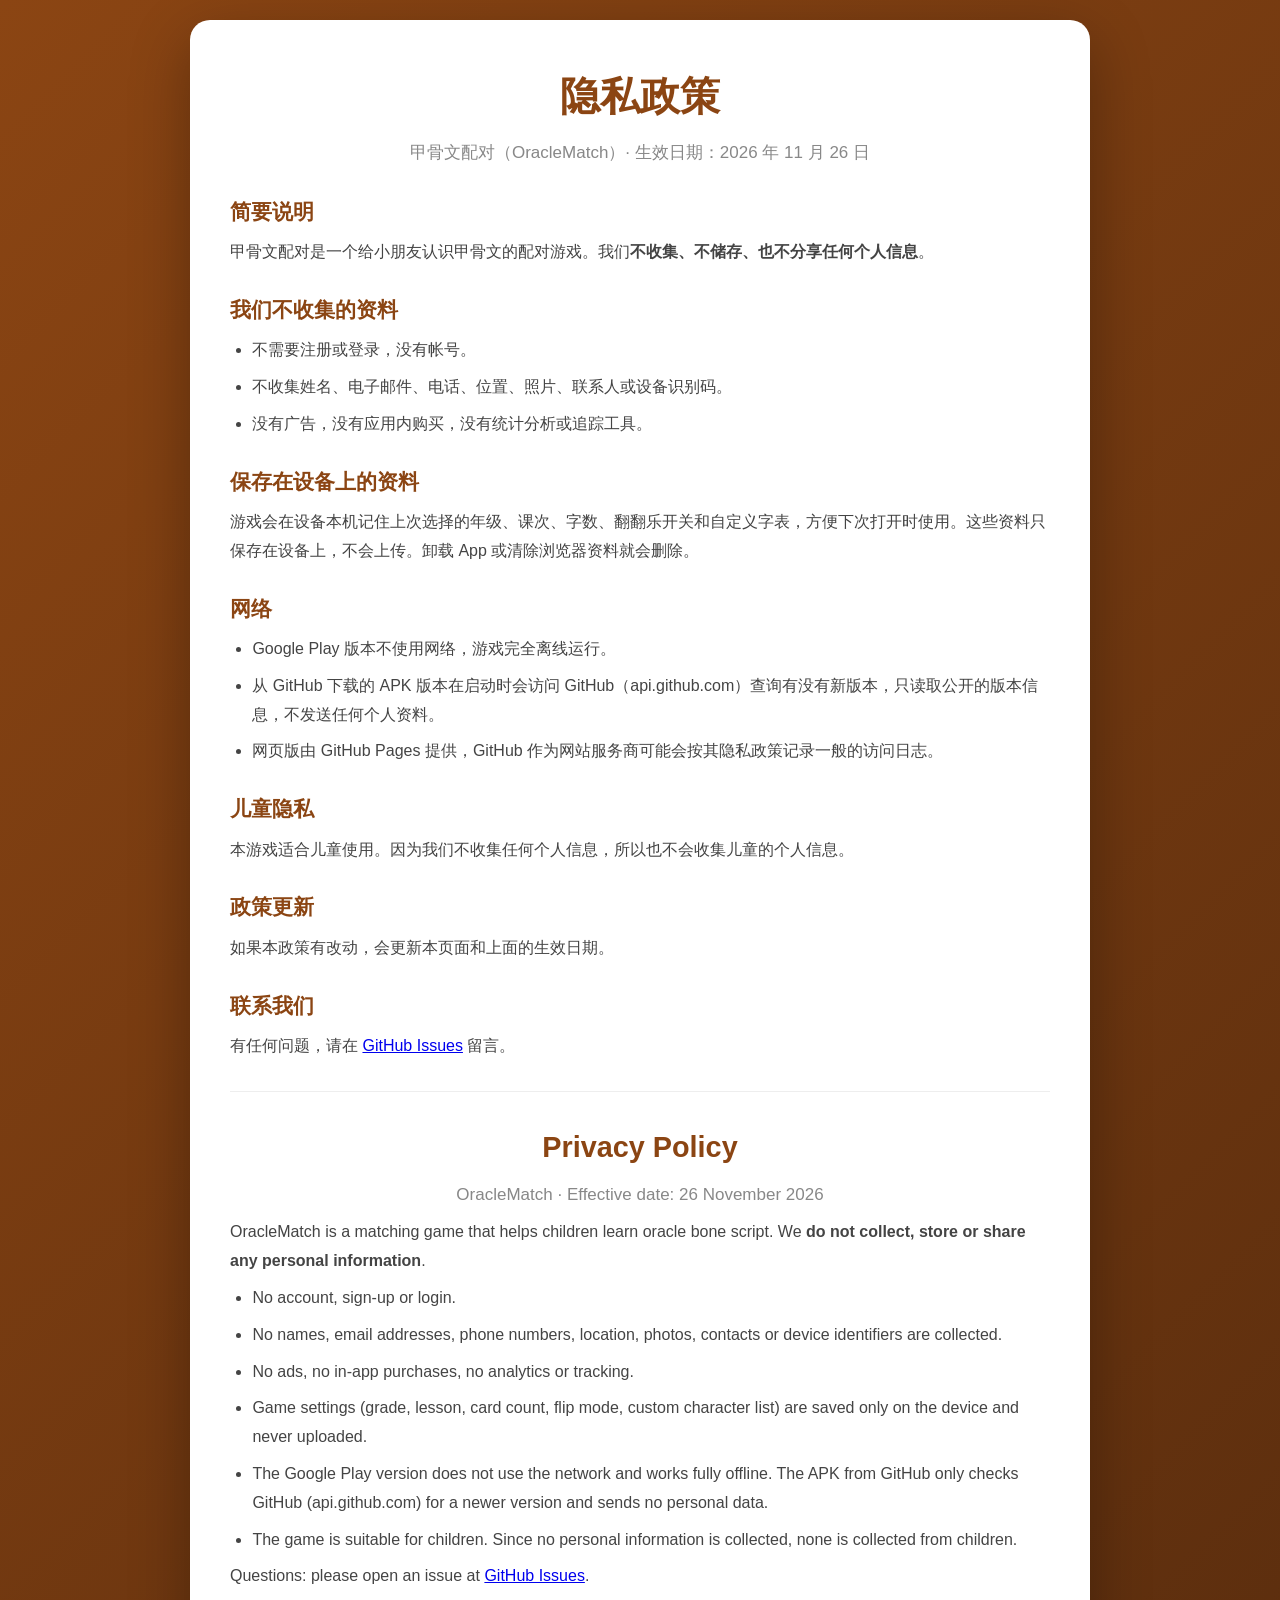
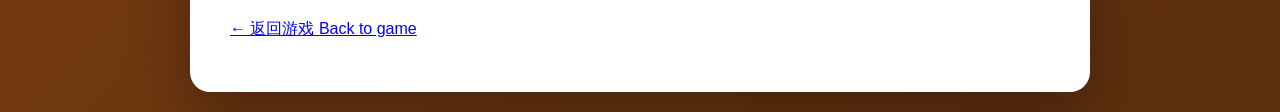
==== privacy.html @ 94474a56 "v1.2.0：准备上架 Google Play - AAB 改为 play 版：targetSdk 35、无自带更新、无网络权限；APK 为 github 版，保留检查更新 - 适配 Android " ====
<!DOCTYPE html>
<html lang="zh-CN">
<head>
    <meta charset="UTF-8">
    <meta name="viewport" content="width=device-width, initial-scale=1.0">
    <title>隐私政策 · 甲骨文配对</title>
    <link rel="stylesheet" href="style.css">
    <link rel="icon" href="favicon.svg" type="image/svg+xml">
    <style>
        .policy { line-height: 1.8; color: #444; }
        .policy h2 { color: #8b4513; margin: 24px 0 8px; font-size: 1.3em; }
        .policy p, .policy li { margin-bottom: 8px; }
        .policy ul { padding-left: 1.4em; }
    </style>
</head>
<body>
    <div class="container policy">
        <h1>隐私政策</h1>
        <p class="subtitle">甲骨文配对（OracleMatch）· 生效日期：2026 年 11 月 26 日</p>

        <h2>简要说明</h2>
        <p>甲骨文配对是一个给小朋友认识甲骨文的配对游戏。我们<strong>不收集、不储存、也不分享任何个人信息</strong>。</p>

        <h2>我们不收集的资料</h2>
        <ul>
            <li>不需要注册或登录，没有帐号。</li>
            <li>不收集姓名、电子邮件、电话、位置、照片、联系人或设备识别码。</li>
            <li>没有广告，没有应用内购买，没有统计分析或追踪工具。</li>
        </ul>

        <h2>保存在设备上的资料</h2>
        <p>游戏会在设备本机记住上次选择的年级、课次、字数、翻翻乐开关和自定义字表，方便下次打开时使用。这些资料只保存在设备上，不会上传。卸载 App 或清除浏览器资料就会删除。</p>

        <h2>网络</h2>
        <ul>
            <li>Google Play 版本不使用网络，游戏完全离线运行。</li>
            <li>从 GitHub 下载的 APK 版本在启动时会访问 GitHub（api.github.com）查询有没有新版本，只读取公开的版本信息，不发送任何个人资料。</li>
            <li>网页版由 GitHub Pages 提供，GitHub 作为网站服务商可能会按其隐私政策记录一般的访问日志。</li>
        </ul>

        <h2>儿童隐私</h2>
        <p>本游戏适合儿童使用。因为我们不收集任何个人信息，所以也不会收集儿童的个人信息。</p>

        <h2>政策更新</h2>
        <p>如果本政策有改动，会更新本页面和上面的生效日期。</p>

        <h2>联系我们</h2>
        <p>有任何问题，请在 <a href="https://github.com/MrWengKB/OracleMatch/issues">GitHub Issues</a> 留言。</p>

        <hr style="margin: 30px 0; border: none; border-top: 1px solid #eee;">

        <h1 style="font-size: 1.8em;">Privacy Policy</h1>
        <p class="subtitle">OracleMatch · Effective date: 26 November 2026</p>
        <p>OracleMatch is a matching game that helps children learn oracle bone script. We <strong>do not collect, store or share any personal information</strong>.</p>
        <ul>
            <li>No account, sign-up or login.</li>
            <li>No names, email addresses, phone numbers, location, photos, contacts or device identifiers are collected.</li>
            <li>No ads, no in-app purchases, no analytics or tracking.</li>
            <li>Game settings (grade, lesson, card count, flip mode, custom character list) are saved only on the device and never uploaded.</li>
            <li>The Google Play version does not use the network and works fully offline. The APK from GitHub only checks GitHub (api.github.com) for a newer version and sends no personal data.</li>
            <li>The game is suitable for children. Since no personal information is collected, none is collected from children.</li>
        </ul>
        <p>Questions: please open an issue at <a href="https://github.com/MrWengKB/OracleMatch/issues">GitHub Issues</a>.</p>
        <p style="margin-top: 24px;"><a href="index.html">← 返回游戏 Back to game</a></p>
    </div>
</body>
</html>
---- style.css ----
/* 字体：tools/build_oraclelist.py 生成的精简字体，只含字库里的字 */
@font-face {
    font-family: 'FZOracle';
    src: url('fonts/oracle.woff2') format('woff2');
    font-display: block;
}

@font-face {
    font-family: 'OracleKaiti';
    src: url('fonts/kaiti.woff2') format('woff2');
    font-display: swap;
}

.oracle-font {
    font-family: "FZOracle", serif;
    font-weight: normal;
}

.kaiti-font {
    font-family: "OracleKaiti", "Kaiti SC", "STKaiti", "KaiTi", "楷体", serif;
}

* {
    margin: 0;
    padding: 0;
    box-sizing: border-box;
}

body {
    font-family: 'Microsoft YaHei', Arial, sans-serif;
    background: linear-gradient(135deg, #8b4513 0%, #5c2e0e 100%);
    min-height: 100vh;
    display: flex;
    justify-content: center;
    align-items: center;
    padding: 20px;
}

.container {
    background: white;
    border-radius: 20px;
    padding: 40px;
    box-shadow: 0 20px 60px rgba(0, 0, 0, 0.3);
    max-width: 900px;
    width: 100%;
}

h1 {
    text-align: center;
    color: #8b4513;
    margin-bottom: 30px;
    font-size: 2.5em;
}

/* 隐藏类 */
.hidden {
    display: none !important;
}

/* 界面一：输入界面 */
.input-screen {
    display: block;
}

.instructions {
    background: #f8f9fa;
    padding: 20px;
    border-radius: 10px;
    margin-bottom: 20px;
    line-height: 1.8;
    color: #555;
}

.instructions strong {
    color: #8b4513;
}

textarea {
    width: 100%;
    min-height: 300px;
    padding: 15px;
    border: 2px solid #e0e0e0;
    border-radius: 10px;
    font-size: 16px;
    font-family: 'Microsoft YaHei', monospace;
    resize: vertical;
    transition: border-color 0.3s;
}

textarea:focus {
    outline: none;
    border-color: #8b4513;
}

.btn {
    width: 100%;
    padding: 15px;
    margin-top: 20px;
    border: none;
    border-radius: 10px;
    font-size: 18px;
    font-weight: bold;
    cursor: pointer;
    transition: all 0.3s;
}

.btn-primary {
    background: linear-gradient(135deg, #8b4513 0%, #5c2e0e 100%);
    color: white;
}

.btn-primary:hover {
    transform: translateY(-2px);
    box-shadow: 0 10px 20px rgba(139, 69, 19, 0.3);
}

.btn-secondary {
    background: #6c757d;
    color: white;
    margin-top: 10px;
}

.btn-secondary:hover {
    background: #5a6268;
}

.btn-success {
    background: #28a745;
    color: white;
}

.btn-success:hover {
    background: #218838;
}

/* 界面二：游戏界面 */
.game-screen {
    display: block;
}

.timer {
    text-align: center;
    font-size: 22px;
    font-weight: bold;
    color: #8b4513;
    padding: 6px 16px;
    background: #f8f9fa;
    border-radius: 10px;
    white-space: nowrap;
}

/* 游戏中：界面占满整个屏幕，卡片大小由 js/game.js 根据屏幕计算 */
body.playing {
    padding: 8px;
    align-items: stretch;
}

body.playing .container {
    max-width: 1400px;
    padding: 12px 16px;
    height: calc(100vh - 16px);
    height: calc(100dvh - 16px);
    display: flex;
    flex-direction: column;
}

body.playing .game-screen {
    flex: 1;
    min-height: 0;
    display: flex;
    flex-direction: column;
}

.game-top {
    display: flex;
    justify-content: space-between;
    align-items: center;
    gap: 10px;
    margin-bottom: 10px;
}

.game-board {
    flex: 1;
    min-height: 0;
    display: grid;
    justify-content: center;
    align-content: center;
    width: 100%;
        --char-font: 36px;
}

.card {
    position: relative;
    background: linear-gradient(135deg, #8b4513 0%, #5c2e0e 100%);
    border-radius: 10px;
    display: flex;
    justify-content: center;
    align-items: center;
    font-size: var(--char-font);
    font-weight: bold;
    color: white;
    cursor: pointer;
    transition: all 0.3s;
    user-select: none;
    overflow: hidden;
    white-space: nowrap;
}

.card.card-char {
    font-size: var(--char-font);
    font-family: "OracleKaiti", "Kaiti SC", "STKaiti", "KaiTi", "楷体", serif;
}

/* 甲骨文卡：像骨片的颜色，深褐色字形 */
.card.card-oracle {
    font-size: calc(var(--char-font) * 1.08);
    font-family: "FZOracle", serif;
    font-weight: normal;
    background: linear-gradient(135deg, #f6ecd4 0%, #e3cfa3 100%);
    color: #5c2e0e;
    border: 2px solid #c9ab72;
}

/* 翻翻乐：卡片背面 */
.card.face-down {
    background: linear-gradient(135deg, #6d6d6d 0%, #3f3f3f 100%);
    color: transparent;
    border-color: transparent;
}

.card.face-down::after {
    content: '?';
    position: absolute;
    font-family: 'Microsoft YaHei', Arial, sans-serif;
    font-weight: bold;
    color: rgba(255, 255, 255, 0.9);
    font-size: var(--char-font);
}

.card.flip {
    animation: flip 0.3s ease-out;
}

@keyframes flip {
    from {
        transform: rotateY(90deg);
    }
    to {
        transform: rotateY(0);
    }
}

.card:hover {
    transform: scale(1.05);
    box-shadow: 0 10px 20px rgba(139, 69, 19, 0.4);
}

.card.selected {
    background: linear-gradient(135deg, #e8a13a 0%, #c0392b 100%);
    transform: scale(1.1);
}

.card.matched {
    animation: fadeOut 0.5s ease-out forwards;
}

@keyframes fadeOut {
    to {
        opacity: 0;
        transform: scale(0);
    }
}

/* 成功提示 */
.success-modal {
    display: none;
    position: fixed;
    top: 0;
    left: 0;
    width: 100%;
    height: 100%;
    background: rgba(0, 0, 0, 0.7);
    justify-content: center;
    align-items: center;
    z-index: 1000;
}

.modal-content {
    background: white;
    padding: 50px;
    border-radius: 20px;
    text-align: center;
    animation: bounceIn 0.5s;
}

@keyframes bounceIn {
    0% {
        transform: scale(0);
    }
    50% {
        transform: scale(1.1);
    }
    100% {
        transform: scale(1);
    }
}

.modal-content h2 {
    color: #28a745;
    font-size: 3em;
    margin-bottom: 20px;
}

.modal-content p {
    font-size: 1.5em;
    color: #555;
    margin-bottom: 30px;
}

.modal-buttons {
    flex-wrap: wrap;
    display: flex;
    gap: 15px;
    justify-content: center;
}

.modal-buttons .btn {
    width: auto;
    min-width: 150px;
    margin-top: 0;
}


/* 响应式设计 */
@media (max-width: 600px) {
    .container {
        padding: 20px;
    }

    h1 {
        font-size: 1.8em;
    }

    .modal-content {
        padding: 30px;
    }

    .modal-content h2 {
        font-size: 2em;
    }
}

/* 课次选择 */
.lesson-picker {
    display: flex;
    align-items: center;
    gap: 12px;
    flex-wrap: wrap;
    margin-bottom: 10px;
    font-size: 18px;
    color: #555;
}

.lesson-picker label {
    font-weight: bold;
    color: #8b4513;
}

.lesson-picker select {
    flex: 1;
    min-width: 200px;
    padding: 10px 12px;
    font-size: 18px;
    font-family: inherit;
    border: 2px solid #e0e0e0;
    border-radius: 10px;
    background: white;
    cursor: pointer;
}

.lesson-picker select:focus {
    outline: none;
    border-color: #8b4513;
}

.lesson-info {
    color: #888;
    font-size: 16px;
    margin-bottom: 10px;
}

.lesson-preview {
    background: #f8f4ea;
    padding: 12px;
    border-radius: 10px;
    display: flex;
    flex-wrap: wrap;
    gap: 8px;
    max-height: 260px;
    overflow-y: auto;
}

.preview-chip {
    display: inline-flex;
    flex-direction: column;
    align-items: center;
    width: 46px;
    padding: 4px 0;
    background: white;
    border: 1px solid #e3cfa3;
    border-radius: 8px;
    line-height: 1.2;
}

.preview-chip .oracle-font {
    font-size: 26px;
    color: #5c2e0e;
}

.preview-chip .kaiti-font {
    font-size: 18px;
    color: #444;
}

.game-lesson {
    color: #888;
    font-size: 18px;
    overflow: hidden;
    text-overflow: ellipsis;
    white-space: nowrap;
}

.mode-option {
    display: flex;
    align-items: center;
    gap: 10px;
    margin: 4px 0 12px;
    font-size: 17px;
    color: #555;
    cursor: pointer;
}

.mode-option input {
    width: 20px;
    height: 20px;
    accent-color: #8b4513;
    cursor: pointer;
}

.mode-option strong {
    color: #8b4513;
}

.game-hint {
    text-align: center;
    color: #b8860b;
    background: #fff8e1;
    border-radius: 10px;
    padding: 8px 12px;
    margin-bottom: 10px;
    font-size: 15px;
}

/* 标题、说明、页脚 */
h1 {
    margin-bottom: 6px;
}

.title-oracle {
    display: block;
    font-size: 1.3em;
    letter-spacing: 0.15em;
    color: #a0522d;
}

.subtitle {
    text-align: center;
    color: #888;
    margin-bottom: 24px;
    font-size: 17px;
}

#customArea textarea {
    min-height: 110px;
    margin-bottom: 10px;
    font-size: 22px;
}

.footer {
    margin-top: 18px;
    text-align: center;
    font-size: 13px;
    color: #aaa;
}

.footer a {
    color: #a0522d;
}

.card.card-oracle.selected {
    color: white;
    border-color: transparent;
}
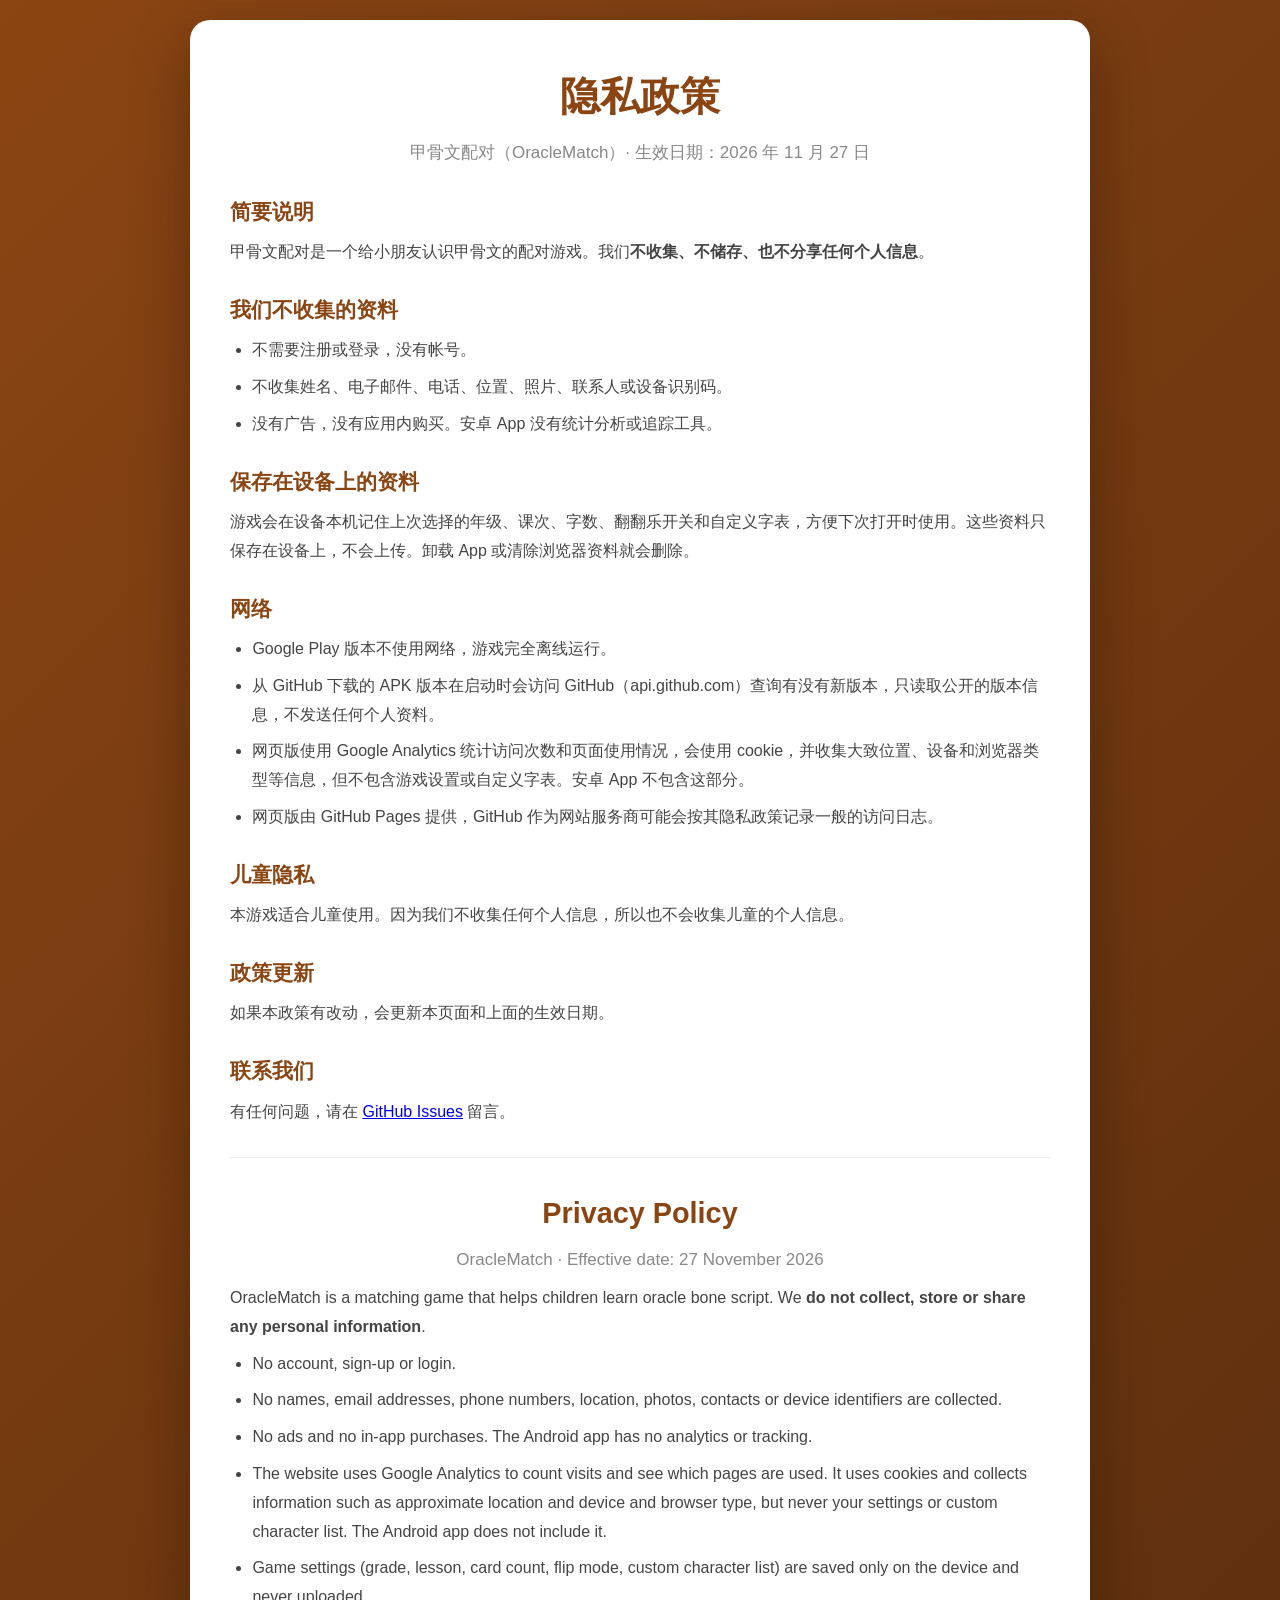
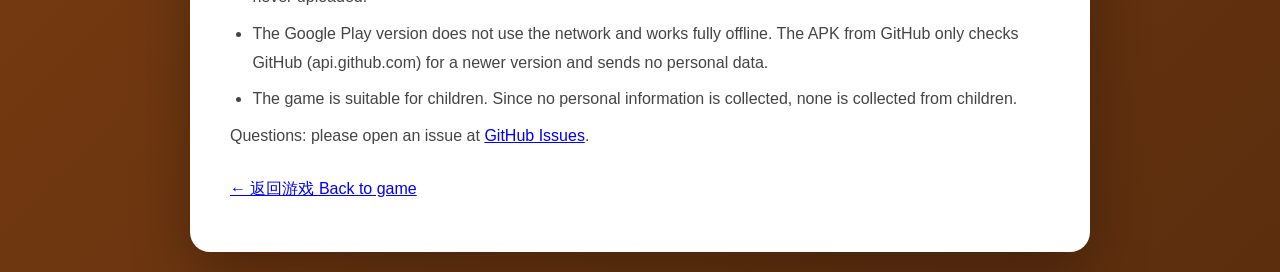
==== commit 031ffb16: "Google Analytics on the website; stripped from the children's Android build; privacy policy updated " ====
--- a/privacy.html
+++ b/privacy.html
@@ -2,6 +2,15 @@
 <html lang="zh-CN">
 <head>
     <meta charset="UTF-8">
+    <!-- GA-START: Google Analytics (removed when building children's Android apps) -->
+    <script async src="https://www.googletagmanager.com/gtag/js?id=G-LVJJ4GY9FC"></script>
+    <script>
+      window.dataLayer = window.dataLayer || [];
+      function gtag(){dataLayer.push(arguments);}
+      gtag('js', new Date());
+      gtag('config', 'G-LVJJ4GY9FC');
+    </script>
+    <!-- GA-END -->
     <meta name="viewport" content="width=device-width, initial-scale=1.0">
     <title>隐私政策 · 甲骨文配对</title>
     <link rel="stylesheet" href="style.css">
@@ -16,7 +25,7 @@
 <body>
     <div class="container policy">
         <h1>隐私政策</h1>
-        <p class="subtitle">甲骨文配对（OracleMatch）· 生效日期：2026 年 11 月 26 日</p>
+        <p class="subtitle">甲骨文配对（OracleMatch）· 生效日期：2026 年 11 月 27 日</p>
 
         <h2>简要说明</h2>
         <p>甲骨文配对是一个给小朋友认识甲骨文的配对游戏。我们<strong>不收集、不储存、也不分享任何个人信息</strong>。</p>
@@ -25,7 +34,7 @@
         <ul>
             <li>不需要注册或登录，没有帐号。</li>
             <li>不收集姓名、电子邮件、电话、位置、照片、联系人或设备识别码。</li>
-            <li>没有广告，没有应用内购买，没有统计分析或追踪工具。</li>
+            <li>没有广告，没有应用内购买。安卓 App 没有统计分析或追踪工具。</li>
         </ul>
 
         <h2>保存在设备上的资料</h2>
@@ -35,6 +44,7 @@
         <ul>
             <li>Google Play 版本不使用网络，游戏完全离线运行。</li>
             <li>从 GitHub 下载的 APK 版本在启动时会访问 GitHub（api.github.com）查询有没有新版本，只读取公开的版本信息，不发送任何个人资料。</li>
+            <li>网页版使用 Google Analytics 统计访问次数和页面使用情况，会使用 cookie，并收集大致位置、设备和浏览器类型等信息，但不包含游戏设置或自定义字表。安卓 App 不包含这部分。</li>
             <li>网页版由 GitHub Pages 提供，GitHub 作为网站服务商可能会按其隐私政策记录一般的访问日志。</li>
         </ul>
 
@@ -50,12 +60,13 @@
         <hr style="margin: 30px 0; border: none; border-top: 1px solid #eee;">
 
         <h1 style="font-size: 1.8em;">Privacy Policy</h1>
-        <p class="subtitle">OracleMatch · Effective date: 26 November 2026</p>
+        <p class="subtitle">OracleMatch · Effective date: 27 November 2026</p>
         <p>OracleMatch is a matching game that helps children learn oracle bone script. We <strong>do not collect, store or share any personal information</strong>.</p>
         <ul>
             <li>No account, sign-up or login.</li>
             <li>No names, email addresses, phone numbers, location, photos, contacts or device identifiers are collected.</li>
-            <li>No ads, no in-app purchases, no analytics or tracking.</li>
+            <li>No ads and no in-app purchases. The Android app has no analytics or tracking.</li>
+            <li>The website uses Google Analytics to count visits and see which pages are used. It uses cookies and collects information such as approximate location and device and browser type, but never your settings or custom character list. The Android app does not include it.</li>
             <li>Game settings (grade, lesson, card count, flip mode, custom character list) are saved only on the device and never uploaded.</li>
             <li>The Google Play version does not use the network and works fully offline. The APK from GitHub only checks GitHub (api.github.com) for a newer version and sends no personal data.</li>
             <li>The game is suitable for children. Since no personal information is collected, none is collected from children.</li>
